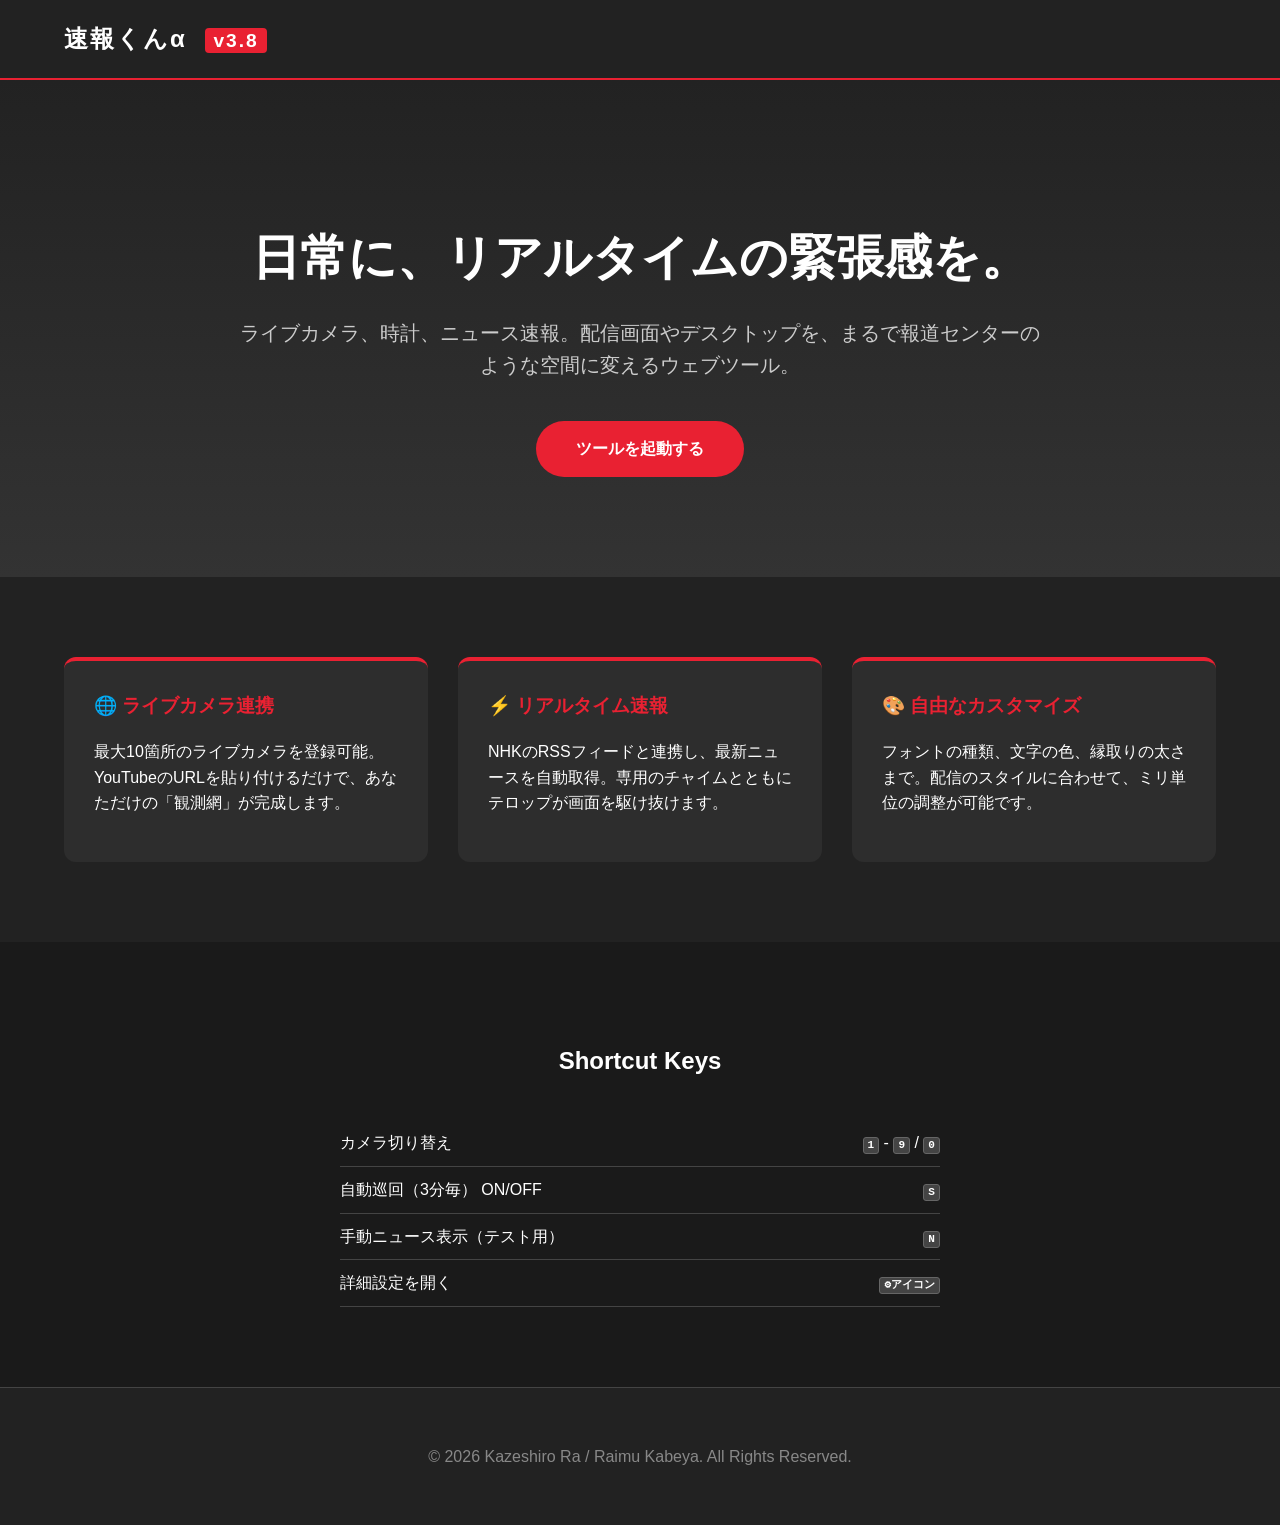
==== hp.html @ c965bf41 "Create hp.html" ====
<!DOCTYPE html>
<html lang="ja">
<head>
    <meta charset="UTF-8">
    <meta name="viewport" content="width=device-width, initial-scale=1.0">
    <title>速報くんα - 公式サイト</title>
    <style>
        :root {
            --primary-color: #E92132;
            --bg-dark: #222222;
            --text-white: #FFFFFF;
            --card-bg: #2d2d2d;
        }

        body {
            margin: 0;
            padding: 0;
            font-family: 'Helvetica Neue', Arial, 'Hiragino Kaku Gothic ProN', 'Hiragino Sans', Meiryo, sans-serif;
            background-color: var(--bg-dark);
            color: var(--text-white);
            line-height: 1.6;
        }

        /* ヘッダー */
        header {
            padding: 20px 5%;
            display: flex;
            justify-content: space-between;
            align-items: center;
            border-bottom: 2px solid var(--primary-color);
        }

        .logo {
            font-size: 24px;
            font-weight: bold;
            letter-spacing: 2px;
        }

        .version {
            font-size: 0.8em;
            background: var(--primary-color);
            padding: 2px 8px;
            border-radius: 4px;
            margin-left: 10px;
        }

        /* ヒーローセクション */
        .hero {
            padding: 100px 5%;
            text-align: center;
            background: linear-gradient(180deg, #222222 0%, #333333 100%);
        }

        .hero h1 {
            font-size: 48px;
            margin-bottom: 20px;
        }

        .hero p {
            font-size: 20px;
            color: #cccccc;
            max-width: 800px;
            margin: 0 auto 40px;
        }

        /* 特徴セクション */
        .features {
            padding: 80px 5%;
            display: grid;
            grid-template-columns: repeat(auto-fit, minmax(280px, 1fr));
            gap: 30px;
        }

        .feature-card {
            background: var(--card-bg);
            padding: 30px;
            border-radius: 12px;
            border-top: 4px solid var(--primary-color);
            transition: transform 0.3s;
        }

        .feature-card:hover {
            transform: translateY(-10px);
        }

        .feature-card h3 {
            margin-top: 0;
            color: var(--primary-color);
        }

        /* 操作説明セクション */
        .how-to {
            padding: 80px 5%;
            background-color: #1a1a1a;
        }

        .kbd-list {
            list-style: none;
            padding: 0;
            max-width: 600px;
            margin: 0 auto;
        }

        .kbd-list li {
            display: flex;
            justify-content: space-between;
            padding: 10px 0;
            border-bottom: 1px solid #444;
        }

        kbd {
            background: #444;
            border-radius: 3px;
            border: 1px solid #666;
            color: #fff;
            display: inline-block;
            font-size: 0.85em;
            font-weight: 700;
            line-height: 1;
            padding: 2px 4px;
            white-space: nowrap;
        }

        /* フッター */
        footer {
            padding: 40px 5%;
            text-align: center;
            border-top: 1px solid #444;
            color: #888;
        }

        .btn {
            display: inline-block;
            padding: 15px 40px;
            background-color: var(--primary-color);
            color: white;
            text-decoration: none;
            font-weight: bold;
            border-radius: 30px;
            transition: opacity 0.3s;
        }

        .btn:hover {
            opacity: 0.8;
        }
    </style>
</head>
<body>

    <header>
        <div class="logo">速報くんα <span class="version">v3.8</span></div>
    </header>

    <section class="hero">
        <h1>日常に、リアルタイムの緊張感を。</h1>
        <p>ライブカメラ、時計、ニュース速報。配信画面やデスクトップを、まるで報道センターのような空間に変えるウェブツール。</p>
        <a href="index.html" class="btn">ツールを起動する</a>
    </section>

    <section class="features">
        <div class="feature-card">
            <h3>🌐 ライブカメラ連携</h3>
            <p>最大10箇所のライブカメラを登録可能。YouTubeのURLを貼り付けるだけで、あなただけの「観測網」が完成します。</p>
        </div>
        <div class="feature-card">
            <h3>⚡ リアルタイム速報</h3>
            <p>NHKのRSSフィードと連携し、最新ニュースを自動取得。専用のチャイムとともにテロップが画面を駆け抜けます。</p>
        </div>
        <div class="feature-card">
            <h3>🎨 自由なカスタマイズ</h3>
            <p>フォントの種類、文字の色、縁取りの太さまで。配信のスタイルに合わせて、ミリ単位の調整が可能です。</p>
        </div>
    </section>

    <section class="how-to">
        <h2 style="text-align: center; margin-bottom: 40px;">Shortcut Keys</h2>
        <ul class="kbd-list">
            <li><span>カメラ切り替え</span> <span><kbd>1</kbd> - <kbd>9</kbd> / <kbd>0</kbd></span></li>
            <li><span>自動巡回（3分毎） ON/OFF</span> <span><kbd>S</kbd></span></li>
            <li><span>手動ニュース表示（テスト用）</span> <span><kbd>N</kbd></span></li>
            <li><span>詳細設定を開く</span> <span><kbd>⚙アイコン</kbd></span></li>
        </ul>
    </section>

    <footer>
        <p>&copy; 2026 Kazeshiro Ra / Raimu Kabeya. All Rights Reserved.</p>
    </footer>

</body>
</html>
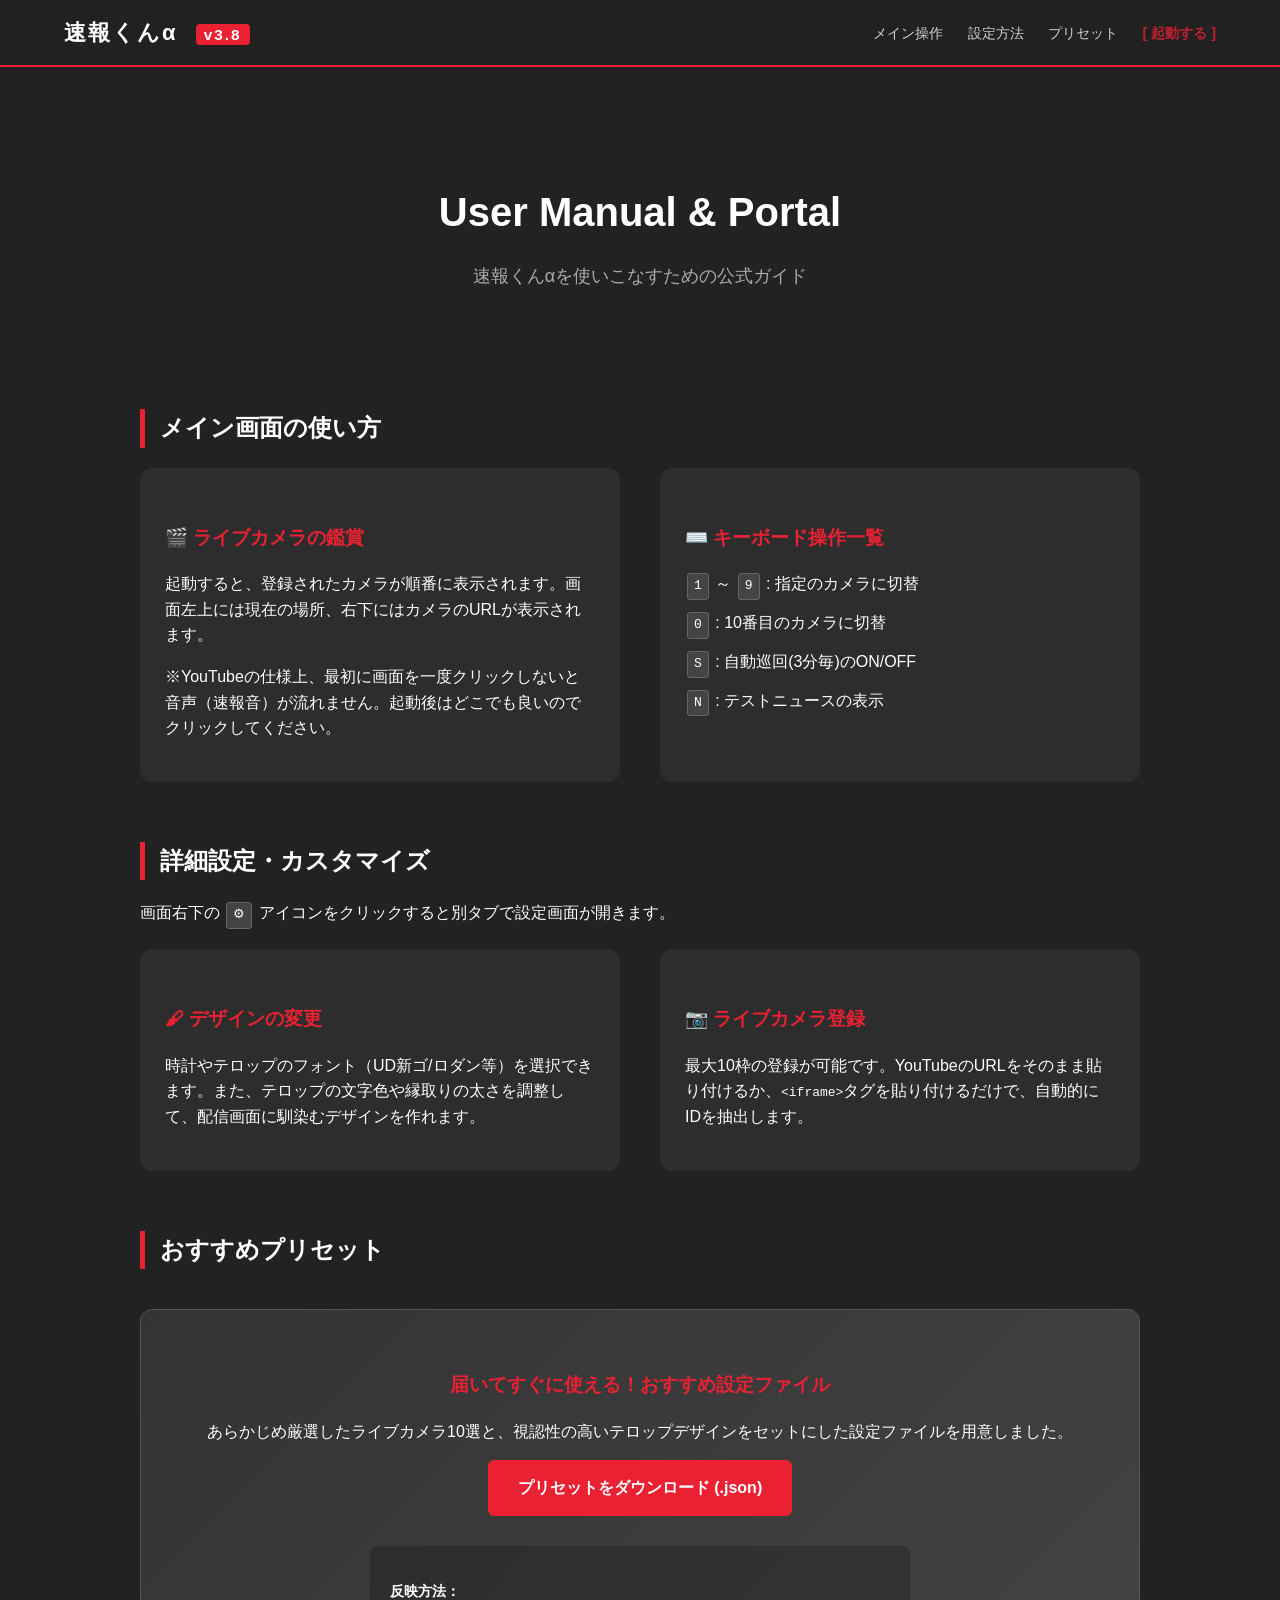
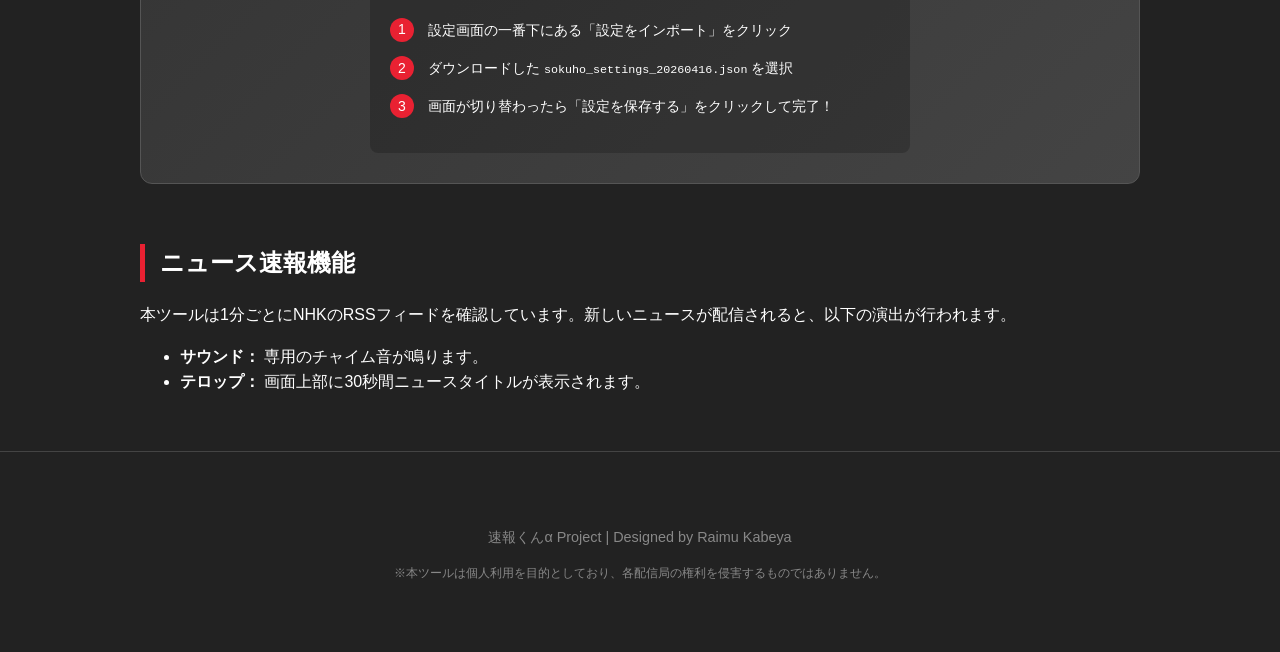
==== commit 68363fb9: "Update hp.html" ====
--- a/hp.html
+++ b/hp.html
@@ -3,13 +3,14 @@
 <head>
     <meta charset="UTF-8">
     <meta name="viewport" content="width=device-width, initial-scale=1.0">
-    <title>速報くんα - 公式サイト</title>
+    <title>速報くんα - マニュアル＆ポータル</title>
     <style>
         :root {
             --primary-color: #E92132;
             --bg-dark: #222222;
             --text-white: #FFFFFF;
             --card-bg: #2d2d2d;
+            --accent-blue: #007bff;
         }
 
         body {
@@ -19,94 +20,67 @@
             background-color: var(--bg-dark);
             color: var(--text-white);
             line-height: 1.6;
+            scroll-behavior: smooth;
         }
 
         /* ヘッダー */
         header {
-            padding: 20px 5%;
+            position: sticky;
+            top: 0;
+            background: rgba(34, 34, 34, 0.9);
+            backdrop-filter: blur(10px);
+            padding: 15px 5%;
             display: flex;
             justify-content: space-between;
             align-items: center;
             border-bottom: 2px solid var(--primary-color);
+            z-index: 1000;
         }
 
-        .logo {
-            font-size: 24px;
-            font-weight: bold;
-            letter-spacing: 2px;
+        .logo { font-size: 22px; font-weight: bold; letter-spacing: 2px; }
+        .version { font-size: 0.7em; background: var(--primary-color); padding: 2px 8px; border-radius: 4px; margin-left: 10px; }
+
+        nav a { color: white; text-decoration: none; margin-left: 20px; font-size: 0.9em; opacity: 0.8; }
+        nav a:hover { opacity: 1; border-bottom: 1px solid var(--primary-color); }
+
+        .container { max-width: 1000px; margin: 0 auto; padding: 40px 5%; }
+
+        h2 { border-left: 5px solid var(--primary-color); padding-left: 15px; margin-top: 60px; }
+        h3 { color: var(--primary-color); margin-top: 30px; }
+
+        /* ダウンロードセクション */
+        .download-box {
+            background: linear-gradient(135deg, #333 0%, #444 100%);
+            padding: 30px;
+            border-radius: 12px;
+            text-align: center;
+            margin: 40px 0;
+            border: 1px solid #555;
         }
 
-        .version {
-            font-size: 0.8em;
-            background: var(--primary-color);
-            padding: 2px 8px;
-            border-radius: 4px;
-            margin-left: 10px;
+        .btn {
+            display: inline-block;
+            padding: 15px 30px;
+            background-color: var(--primary-color);
+            color: white;
+            text-decoration: none;
+            font-weight: bold;
+            border-radius: 6px;
+            transition: transform 0.2s, opacity 0.2s;
         }
 
-        /* ヒーローセクション */
-        .hero {
-            padding: 100px 5%;
-            text-align: center;
-            background: linear-gradient(180deg, #222222 0%, #333333 100%);
+        .btn:hover { transform: scale(1.05); opacity: 0.9; }
+        .btn-dl { background-color: #444; border: 1px solid var(--primary-color); margin-top: 10px; }
+
+        /* グリッドレイアウト */
+        .guide-grid {
+            display: grid;
+            grid-template-columns: 1fr 1fr;
+            gap: 40px;
+            margin-top: 20px;
         }
 
-        .hero h1 {
-            font-size: 48px;
-            margin-bottom: 20px;
-        }
-
-        .hero p {
-            font-size: 20px;
-            color: #cccccc;
-            max-width: 800px;
-            margin: 0 auto 40px;
-        }
-
-        /* 特徴セクション */
-        .features {
-            padding: 80px 5%;
-            display: grid;
-            grid-template-columns: repeat(auto-fit, minmax(280px, 1fr));
-            gap: 30px;
-        }
-
-        .feature-card {
-            background: var(--card-bg);
-            padding: 30px;
-            border-radius: 12px;
-            border-top: 4px solid var(--primary-color);
-            transition: transform 0.3s;
-        }
-
-        .feature-card:hover {
-            transform: translateY(-10px);
-        }
-
-        .feature-card h3 {
-            margin-top: 0;
-            color: var(--primary-color);
-        }
-
-        /* 操作説明セクション */
-        .how-to {
-            padding: 80px 5%;
-            background-color: #1a1a1a;
-        }
-
-        .kbd-list {
-            list-style: none;
-            padding: 0;
-            max-width: 600px;
-            margin: 0 auto;
-        }
-
-        .kbd-list li {
-            display: flex;
-            justify-content: space-between;
-            padding: 10px 0;
-            border-bottom: 1px solid #444;
-        }
+        .card { background: var(--card-bg); padding: 25px; border-radius: 12px; }
 
         kbd {
             background: #444;
@@ -114,76 +88,110 @@
             border: 1px solid #666;
             color: #fff;
             display: inline-block;
-            font-size: 0.85em;
-            font-weight: 700;
-            line-height: 1;
-            padding: 2px 4px;
-            white-space: nowrap;
+            padding: 2px 6px;
+            font-family: monospace;
+            margin: 0 2px;
         }
 
-        /* フッター */
-        footer {
-            padding: 40px 5%;
-            text-align: center;
-            border-top: 1px solid #444;
-            color: #888;
+        .step-number {
+            background: var(--primary-color);
+            color: white;
+            width: 24px;
+            height: 24px;
+            display: inline-flex;
+            align-items: center;
+            justify-content: center;
+            border-radius: 50%;
+            margin-right: 10px;
+            font-size: 14px;
         }
 
-        .btn {
-            display: inline-block;
-            padding: 15px 40px;
-            background-color: var(--primary-color);
-            color: white;
-            text-decoration: none;
-            font-weight: bold;
-            border-radius: 30px;
-            transition: opacity 0.3s;
-        }
-
-        .btn:hover {
-            opacity: 0.8;
-        }
+        footer { text-align: center; padding: 60px 0; border-top: 1px solid #444; color: #888; font-size: 0.9em; }
     </style>
 </head>
 <body>
 
     <header>
         <div class="logo">速報くんα <span class="version">v3.8</span></div>
+        <nav>
+            <a href="#main-guide">メイン操作</a>
+            <a href="#settings-guide">設定方法</a>
+            <a href="#presets">プリセット</a>
+            <a href="index.html" style="color: var(--primary-color); font-weight: bold;">[ 起動する ]</a>
+        </nav>
     </header>
 
-    <section class="hero">
-        <h1>日常に、リアルタイムの緊張感を。</h1>
-        <p>ライブカメラ、時計、ニュース速報。配信画面やデスクトップを、まるで報道センターのような空間に変えるウェブツール。</p>
-        <a href="index.html" class="btn">ツールを起動する</a>
-    </section>
+    <div class="container">
+        <section style="text-align: center; padding: 40px 0;">
+            <h1 style="font-size: 40px; margin-bottom: 10px;">User Manual & Portal</h1>
+            <p style="color: #aaa; font-size: 18px;">速報くんαを使いこなすための公式ガイド</p>
+        </section>
 
-    <section class="features">
-        <div class="feature-card">
-            <h3>🌐 ライブカメラ連携</h3>
-            <p>最大10箇所のライブカメラを登録可能。YouTubeのURLを貼り付けるだけで、あなただけの「観測網」が完成します。</p>
-        </div>
-        <div class="feature-card">
-            <h3>⚡ リアルタイム速報</h3>
-            <p>NHKのRSSフィードと連携し、最新ニュースを自動取得。専用のチャイムとともにテロップが画面を駆け抜けます。</p>
-        </div>
-        <div class="feature-card">
-            <h3>🎨 自由なカスタマイズ</h3>
-            <p>フォントの種類、文字の色、縁取りの太さまで。配信のスタイルに合わせて、ミリ単位の調整が可能です。</p>
-        </div>
-    </section>
+        <section id="main-guide">
+            <h2>メイン画面の使い方</h2>
+            <div class="guide-grid">
+                <div class="card">
+                    <h3>🎬 ライブカメラの鑑賞</h3>
+                    <p>起動すると、登録されたカメラが順番に表示されます。画面左上には現在の場所、右下にはカメラのURLが表示されます。</p>
+                    <p>※YouTubeの仕様上、最初に画面を一度クリックしないと音声（速報音）が流れません。起動後はどこでも良いのでクリックしてください。</p>
+                </div>
+                <div class="card">
+                    <h3>⌨️ キーボード操作一覧</h3>
+                    <ul style="list-style: none; padding: 0;">
+                        <li style="margin-bottom: 10px;"><kbd>1</kbd> ～ <kbd>9</kbd> : 指定のカメラに切替</li>
+                        <li style="margin-bottom: 10px;"><kbd>0</kbd> : 10番目のカメラに切替</li>
+                        <li style="margin-bottom: 10px;"><kbd>S</kbd> : 自動巡回(3分毎)のON/OFF</li>
+                        <li style="margin-bottom: 10px;"><kbd>N</kbd> : テストニュースの表示</li>
+                    </ul>
+                </div>
+            </div>
+        </section>
 
-    <section class="how-to">
-        <h2 style="text-align: center; margin-bottom: 40px;">Shortcut Keys</h2>
-        <ul class="kbd-list">
-            <li><span>カメラ切り替え</span> <span><kbd>1</kbd> - <kbd>9</kbd> / <kbd>0</kbd></span></li>
-            <li><span>自動巡回（3分毎） ON/OFF</span> <span><kbd>S</kbd></span></li>
-            <li><span>手動ニュース表示（テスト用）</span> <span><kbd>N</kbd></span></li>
-            <li><span>詳細設定を開く</span> <span><kbd>⚙アイコン</kbd></span></li>
-        </ul>
-    </section>
+        <section id="settings-guide">
+            <h2>詳細設定・カスタマイズ</h2>
+            <p>画面右下の <kbd>⚙</kbd> アイコンをクリックすると別タブで設定画面が開きます。</p>
+            
+            <div class="guide-grid">
+                <div class="card">
+                    <h3>🖌 デザインの変更</h3>
+                    <p>時計やテロップのフォント（UD新ゴ/ロダン等）を選択できます。また、テロップの文字色や縁取りの太さを調整して、配信画面に馴染むデザインを作れます。</p>
+                </div>
+                <div class="card">
+                    <h3>📷 ライブカメラ登録</h3>
+                    <p>最大10枠の登録が可能です。YouTubeのURLをそのまま貼り付けるか、<code>&lt;iframe&gt;</code>タグを貼り付けるだけで、自動的にIDを抽出します。</p>
+                </div>
+            </div>
+        </section>
+
+        <section id="presets">
+            <h2>おすすめプリセット</h2>
+            <div class="download-box">
+                <h3>届いてすぐに使える！おすすめ設定ファイル</h3>
+                <p>あらかじめ厳選したライブカメラ10選と、視認性の高いテロップデザインをセットにした設定ファイルを用意しました。</p>
+                <a href="assets/preset/sokuho_settings_20260416.json" download class="btn">プリセットをダウンロード (.json)</a>
+                
+                <div style="text-align: left; max-width: 500px; margin: 30px auto 0; font-size: 0.9em; background: rgba(0,0,0,0.2); padding: 20px; border-radius: 8px;">
+                    <p><strong>反映方法：</strong></p>
+                    <p><span class="step-number">1</span> 設定画面の一番下にある「設定をインポート」をクリック</p>
+                    <p><span class="step-number">2</span> ダウンロードした <code>sokuho_settings_20260416.json</code> を選択</p>
+                    <p><span class="step-number">3</span> 画面が切り替わったら「設定を保存する」をクリックして完了！</p>
+                </div>
+            </div>
+        </section>
+
+        <section id="news-info">
+            <h2>ニュース速報機能</h2>
+            <p>本ツールは1分ごとにNHKのRSSフィードを確認しています。新しいニュースが配信されると、以下の演出が行われます。</p>
+            <ul>
+                <li><strong>サウンド：</strong> 専用のチャイム音が鳴ります。</li>
+                <li><strong>テロップ：</strong> 画面上部に30秒間ニュースタイトルが表示されます。</li>
+            </ul>
+        </section>
+    </div>
 
     <footer>
-        <p>&copy; 2026 Kazeshiro Ra / Raimu Kabeya. All Rights Reserved.</p>
+        <p>速報くんα Project | Designed by Raimu Kabeya</p>
+        <p style="margin-top:10px; font-size: 0.8em;">※本ツールは個人利用を目的としており、各配信局の権利を侵害するものではありません。</p>
     </footer>
 
 </body>
